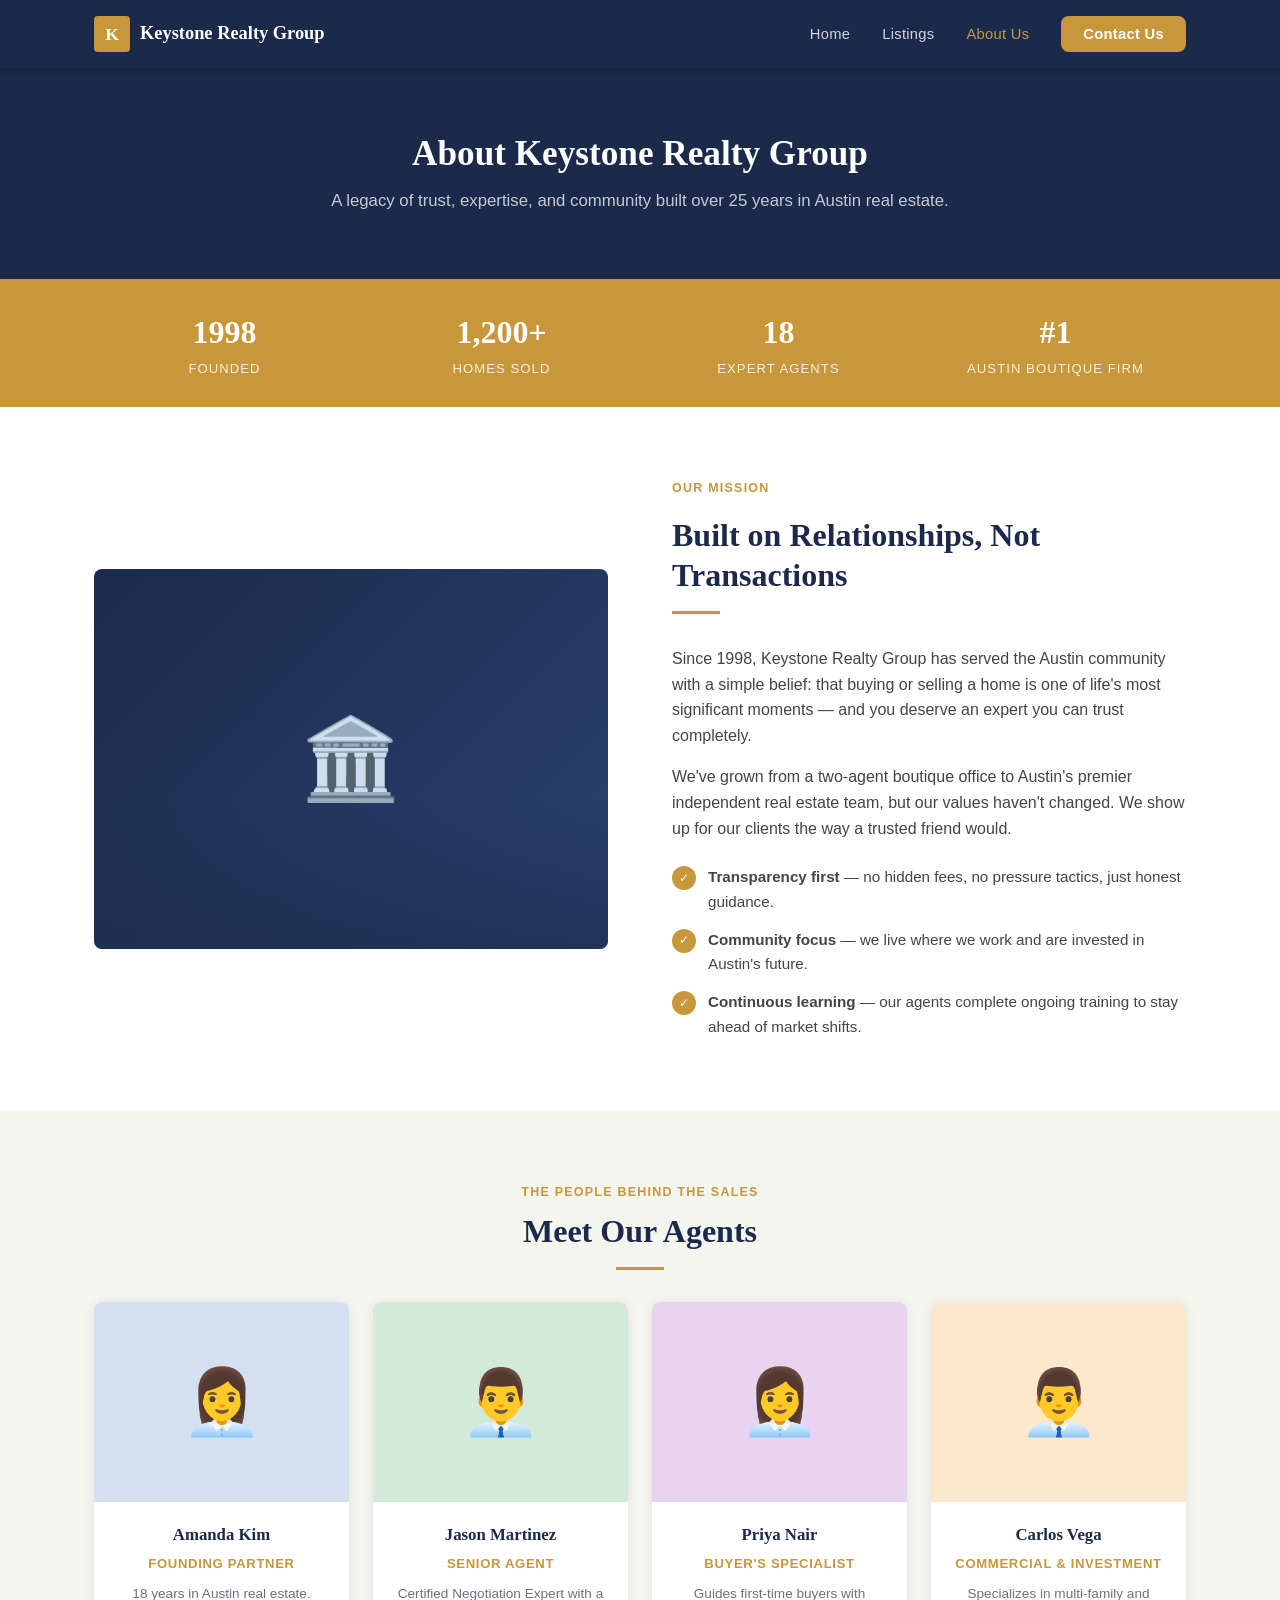
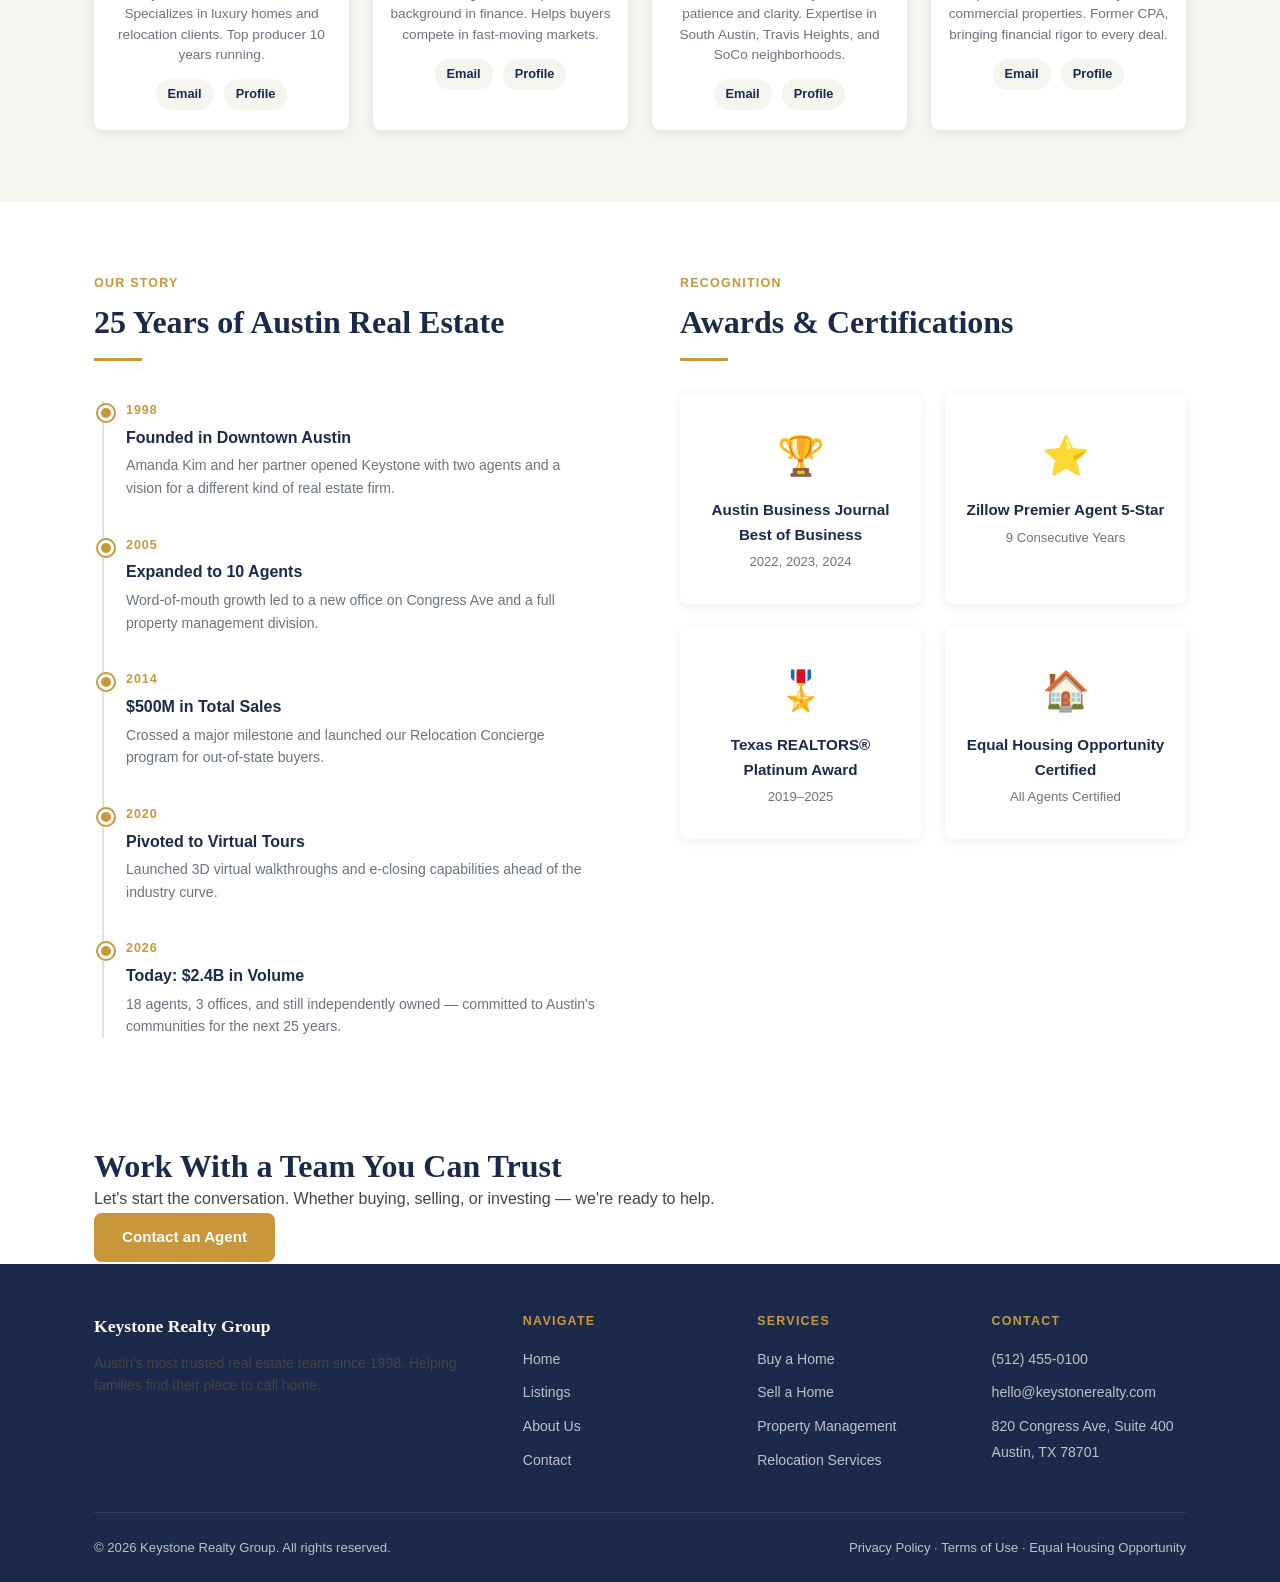
==== about.html @ 593275f3 "Add files via upload" ====
<!DOCTYPE html>
<html lang="en">
<head>
  <meta charset="UTF-8" />
  <meta name="viewport" content="width=device-width, initial-scale=1.0" />
  <title>About Us — Keystone Realty Group</title>
  <link rel="stylesheet" href="style.css" />
  <style>
    /* Mission section */
    .mission-grid {
      display: grid;
      grid-template-columns: 1fr 1fr;
      gap: 64px;
      align-items: center;
    }
    .mission-img {
      background: linear-gradient(135deg, #1B2A4A, #2c4272);
      border-radius: var(--radius);
      height: 380px;
      display: flex;
      align-items: center;
      justify-content: center;
      font-size: 5rem;
      position: relative;
      overflow: hidden;
    }
    .mission-img::after {
      content: '';
      position: absolute;
      bottom: 0; left: 0; right: 0;
      height: 40%;
      background: linear-gradient(transparent, rgba(27,42,74,0.6));
    }
    .mission-content p { margin-bottom: 16px; }

    .value-list { list-style: none; margin-top: 24px; display: flex; flex-direction: column; gap: 14px; }
    .value-item { display: flex; gap: 12px; align-items: flex-start; }
    .value-check {
      width: 24px; height: 24px;
      background: var(--gold);
      border-radius: 50%;
      display: flex; align-items: center; justify-content: center;
      color: white; font-size: 0.75rem; flex-shrink: 0; margin-top: 1px;
    }
    .value-item p { margin: 0; font-size: 0.95rem; color: #444; }

    /* Team */
    .team-grid {
      display: grid;
      grid-template-columns: repeat(4, 1fr);
      gap: 24px;
    }
    .team-card {
      background: var(--white);
      border-radius: var(--radius);
      overflow: hidden;
      box-shadow: var(--shadow);
      text-align: center;
    }
    .team-photo {
      width: 100%;
      height: 200px;
      display: flex; align-items: center; justify-content: center;
      font-size: 4rem;
    }
    .team-body { padding: 20px 16px; }
    .team-name { font-weight: 700; color: var(--navy); font-family: var(--font); font-size: 1.05rem; }
    .team-title { font-size: 0.82rem; color: var(--gold); font-weight: 600; margin: 4px 0 10px; text-transform: uppercase; letter-spacing: 0.05em; }
    .team-bio { font-size: 0.85rem; color: var(--gray); line-height: 1.5; }
    .team-contact {
      display: flex; gap: 10px; justify-content: center; margin-top: 14px;
    }
    .team-contact a {
      font-size: 0.8rem; color: var(--navy); background: var(--light);
      padding: 5px 12px; border-radius: 20px; font-weight: 600;
    }
    .team-contact a:hover { background: var(--navy); color: white; text-decoration: none; }

    /* Awards */
    .awards-grid {
      display: grid;
      grid-template-columns: repeat(4, 1fr);
      gap: 24px;
    }
    .award-card {
      text-align: center;
      padding: 32px 20px;
      background: var(--white);
      border-radius: var(--radius);
      box-shadow: var(--shadow);
    }
    .award-icon { font-size: 2.4rem; margin-bottom: 12px; }
    .award-name { font-weight: 700; color: var(--navy); font-size: 0.95rem; margin-bottom: 4px; }
    .award-year { font-size: 0.82rem; color: var(--gray); }

    /* Timeline */
    .timeline { position: relative; padding-left: 32px; margin-top: 40px; }
    .timeline::before {
      content: '';
      position: absolute;
      left: 8px; top: 0; bottom: 0;
      width: 2px; background: var(--border);
    }
    .timeline-item { position: relative; margin-bottom: 36px; }
    .timeline-dot {
      position: absolute;
      left: -28px; top: 4px;
      width: 16px; height: 16px;
      background: var(--gold);
      border-radius: 50%;
      border: 3px solid var(--white);
      box-shadow: 0 0 0 2px var(--gold);
    }
    .timeline-year { font-size: 0.78rem; color: var(--gold); font-weight: 700; text-transform: uppercase; letter-spacing: 0.08em; margin-bottom: 4px; }
    .timeline-title { font-weight: 700; color: var(--navy); margin-bottom: 4px; font-size: 1rem; }
    .timeline-desc { font-size: 0.88rem; color: var(--gray); }
  </style>
</head>
<body>

<!-- Navigation -->
<nav>
  <div class="container nav-inner">
    <a href="index.html" class="nav-logo">
      <div class="logo-icon">K</div>
      Keystone Realty Group
    </a>
    <ul class="nav-links">
      <li><a href="index.html">Home</a></li>
      <li><a href="listings.html">Listings</a></li>
      <li><a href="about.html" class="active">About Us</a></li>
      <li><a href="contact.html" class="nav-cta">Contact Us</a></li>
    </ul>
  </div>
</nav>

<!-- Page Hero -->
<div class="page-hero">
  <div class="container">
    <h1>About Keystone Realty Group</h1>
    <p>A legacy of trust, expertise, and community built over 25 years in Austin real estate.</p>
  </div>
</div>

<!-- Stats -->
<div class="stats-bar">
  <div class="container">
    <div class="stats-grid">
      <div>
        <div class="stat-number">1998</div>
        <div class="stat-label">Founded</div>
      </div>
      <div>
        <div class="stat-number">1,200+</div>
        <div class="stat-label">Homes Sold</div>
      </div>
      <div>
        <div class="stat-number">18</div>
        <div class="stat-label">Expert Agents</div>
      </div>
      <div>
        <div class="stat-number">#1</div>
        <div class="stat-label">Austin Boutique Firm</div>
      </div>
    </div>
  </div>
</div>

<!-- Mission -->
<section>
  <div class="container">
    <div class="mission-grid">
      <div class="mission-img">🏛️</div>
      <div class="mission-content">
        <p class="section-label">Our Mission</p>
        <h2 class="section-title">Built on Relationships, Not Transactions</h2>
        <div class="divider divider-left"></div>
        <p>Since 1998, Keystone Realty Group has served the Austin community with a simple belief: that buying or selling a home is one of life's most significant moments — and you deserve an expert you can trust completely.</p>
        <p>We've grown from a two-agent boutique office to Austin's premier independent real estate team, but our values haven't changed. We show up for our clients the way a trusted friend would.</p>
        <ul class="value-list">
          <li class="value-item">
            <span class="value-check">✓</span>
            <p><strong>Transparency first</strong> — no hidden fees, no pressure tactics, just honest guidance.</p>
          </li>
          <li class="value-item">
            <span class="value-check">✓</span>
            <p><strong>Community focus</strong> — we live where we work and are invested in Austin's future.</p>
          </li>
          <li class="value-item">
            <span class="value-check">✓</span>
            <p><strong>Continuous learning</strong> — our agents complete ongoing training to stay ahead of market shifts.</p>
          </li>
        </ul>
      </div>
    </div>
  </div>
</section>

<!-- Team -->
<section class="bg-light">
  <div class="container">
    <p class="section-label text-center">The People Behind the Sales</p>
    <h2 class="section-title text-center">Meet Our Agents</h2>
    <div class="divider"></div>
    <div class="team-grid">

      <div class="team-card">
        <div class="team-photo" style="background:#d4e0f0;">👩‍💼</div>
        <div class="team-body">
          <div class="team-name">Amanda Kim</div>
          <div class="team-title">Founding Partner</div>
          <div class="team-bio">18 years in Austin real estate. Specializes in luxury homes and relocation clients. Top producer 10 years running.</div>
          <div class="team-contact">
            <a href="contact.html">Email</a>
            <a href="#">Profile</a>
          </div>
        </div>
      </div>

      <div class="team-card">
        <div class="team-photo" style="background:#d4ead8;">👨‍💼</div>
        <div class="team-body">
          <div class="team-name">Jason Martinez</div>
          <div class="team-title">Senior Agent</div>
          <div class="team-bio">Certified Negotiation Expert with a background in finance. Helps buyers compete in fast-moving markets.</div>
          <div class="team-contact">
            <a href="contact.html">Email</a>
            <a href="#">Profile</a>
          </div>
        </div>
      </div>

      <div class="team-card">
        <div class="team-photo" style="background:#e8d4f0;">👩‍💼</div>
        <div class="team-body">
          <div class="team-name">Priya Nair</div>
          <div class="team-title">Buyer's Specialist</div>
          <div class="team-bio">Guides first-time buyers with patience and clarity. Expertise in South Austin, Travis Heights, and SoCo neighborhoods.</div>
          <div class="team-contact">
            <a href="contact.html">Email</a>
            <a href="#">Profile</a>
          </div>
        </div>
      </div>

      <div class="team-card">
        <div class="team-photo" style="background:#fde8cc;">👨‍💼</div>
        <div class="team-body">
          <div class="team-name">Carlos Vega</div>
          <div class="team-title">Commercial & Investment</div>
          <div class="team-bio">Specializes in multi-family and commercial properties. Former CPA, bringing financial rigor to every deal.</div>
          <div class="team-contact">
            <a href="contact.html">Email</a>
            <a href="#">Profile</a>
          </div>
        </div>
      </div>

    </div>
  </div>
</section>

<!-- Our Story / Timeline -->
<section>
  <div class="container">
    <div style="display: grid; grid-template-columns: 1fr 1fr; gap: 80px;">
      <div>
        <p class="section-label">Our Story</p>
        <h2 class="section-title">25 Years of Austin Real Estate</h2>
        <div class="divider divider-left"></div>
        <div class="timeline">
          <div class="timeline-item">
            <div class="timeline-dot"></div>
            <div class="timeline-year">1998</div>
            <div class="timeline-title">Founded in Downtown Austin</div>
            <div class="timeline-desc">Amanda Kim and her partner opened Keystone with two agents and a vision for a different kind of real estate firm.</div>
          </div>
          <div class="timeline-item">
            <div class="timeline-dot"></div>
            <div class="timeline-year">2005</div>
            <div class="timeline-title">Expanded to 10 Agents</div>
            <div class="timeline-desc">Word-of-mouth growth led to a new office on Congress Ave and a full property management division.</div>
          </div>
          <div class="timeline-item">
            <div class="timeline-dot"></div>
            <div class="timeline-year">2014</div>
            <div class="timeline-title">$500M in Total Sales</div>
            <div class="timeline-desc">Crossed a major milestone and launched our Relocation Concierge program for out-of-state buyers.</div>
          </div>
          <div class="timeline-item">
            <div class="timeline-dot"></div>
            <div class="timeline-year">2020</div>
            <div class="timeline-title">Pivoted to Virtual Tours</div>
            <div class="timeline-desc">Launched 3D virtual walkthroughs and e-closing capabilities ahead of the industry curve.</div>
          </div>
          <div class="timeline-item">
            <div class="timeline-dot"></div>
            <div class="timeline-year">2026</div>
            <div class="timeline-title">Today: $2.4B in Volume</div>
            <div class="timeline-desc">18 agents, 3 offices, and still independently owned — committed to Austin's communities for the next 25 years.</div>
          </div>
        </div>
      </div>
      <div>
        <p class="section-label">Recognition</p>
        <h2 class="section-title">Awards & Certifications</h2>
        <div class="divider divider-left"></div>
        <div class="awards-grid" style="grid-template-columns: 1fr 1fr; margin-top: 8px;">
          <div class="award-card">
            <div class="award-icon">🏆</div>
            <div class="award-name">Austin Business Journal Best of Business</div>
            <div class="award-year">2022, 2023, 2024</div>
          </div>
          <div class="award-card">
            <div class="award-icon">⭐</div>
            <div class="award-name">Zillow Premier Agent 5-Star</div>
            <div class="award-year">9 Consecutive Years</div>
          </div>
          <div class="award-card">
            <div class="award-icon">🎖️</div>
            <div class="award-name">Texas REALTORS® Platinum Award</div>
            <div class="award-year">2019–2025</div>
          </div>
          <div class="award-card">
            <div class="award-icon">🏠</div>
            <div class="award-name">Equal Housing Opportunity Certified</div>
            <div class="award-year">All Agents Certified</div>
          </div>
        </div>
      </div>
    </div>
  </div>
</section>

<!-- CTA -->
<div class="cta-band">
  <div class="container">
    <h2>Work With a Team You Can Trust</h2>
    <p>Let's start the conversation. Whether buying, selling, or investing — we're ready to help.</p>
    <div class="cta-buttons">
      <a href="contact.html" class="btn btn-primary">Contact an Agent</a>
      <a href="listings.html" class="btn btn-outline-white">View Listings</a>
    </div>
  </div>
</div>

<!-- Footer -->
<footer>
  <div class="container">
    <div class="footer-grid">
      <div>
        <div class="footer-brand">Keystone Realty Group</div>
        <p class="footer-tagline">Austin's most trusted real estate team since 1998. Helping families find their place to call home.</p>
      </div>
      <div>
        <div class="footer-heading">Navigate</div>
        <ul class="footer-links">
          <li><a href="index.html">Home</a></li>
          <li><a href="listings.html">Listings</a></li>
          <li><a href="about.html">About Us</a></li>
          <li><a href="contact.html">Contact</a></li>
        </ul>
      </div>
      <div>
        <div class="footer-heading">Services</div>
        <ul class="footer-links">
          <li><a href="#">Buy a Home</a></li>
          <li><a href="#">Sell a Home</a></li>
          <li><a href="#">Property Management</a></li>
          <li><a href="#">Relocation Services</a></li>
        </ul>
      </div>
      <div>
        <div class="footer-heading">Contact</div>
        <ul class="footer-links">
          <li><a href="tel:+15124550100">(512) 455-0100</a></li>
          <li><a href="mailto:hello@keystonerealty.com">hello@keystonerealty.com</a></li>
          <li><a href="#">820 Congress Ave, Suite 400<br>Austin, TX 78701</a></li>
        </ul>
      </div>
    </div>
    <div class="footer-bottom">
      <span>© 2026 Keystone Realty Group. All rights reserved.</span>
      <span>Privacy Policy · Terms of Use · Equal Housing Opportunity</span>
    </div>
  </div>
</footer>

</body>
</html>
---- style.css ----
/* ============================================================
   Keystone Realty Group — Shared Stylesheet
   Zoho Sites Template Demo
   ============================================================ */

/* --- Reset & Base --- */
*, *::before, *::after { box-sizing: border-box; margin: 0; padding: 0; }

:root {
  --navy:   #1B2A4A;
  --gold:   #C8973A;
  --light:  #F5F5F0;
  --white:  #FFFFFF;
  --gray:   #6B7280;
  --border: #E2E2DC;
  --radius: 8px;
  --shadow: 0 2px 12px rgba(0,0,0,0.08);
  --font:   'Georgia', serif;
  --sans:   'Helvetica Neue', Arial, sans-serif;
}

html { scroll-behavior: smooth; }

body {
  font-family: var(--sans);
  color: #222;
  background: var(--white);
  line-height: 1.6;
}

a { color: var(--gold); text-decoration: none; }
a:hover { text-decoration: underline; }

img { max-width: 100%; display: block; }

/* --- Typography --- */
h1, h2, h3, h4 {
  font-family: var(--font);
  color: var(--navy);
  line-height: 1.25;
}
h1 { font-size: 2.6rem; }
h2 { font-size: 2rem; }
h3 { font-size: 1.4rem; }
h4 { font-size: 1.1rem; }

p { color: #444; }

/* --- Layout --- */
.container {
  max-width: 1140px;
  margin: 0 auto;
  padding: 0 24px;
}

section { padding: 72px 0; }

.section-label {
  text-transform: uppercase;
  letter-spacing: 0.1em;
  font-size: 0.78rem;
  color: var(--gold);
  font-weight: 600;
  margin-bottom: 8px;
}

.section-title { margin-bottom: 16px; }

.section-subtitle {
  color: var(--gray);
  font-size: 1.05rem;
  max-width: 560px;
  margin-bottom: 48px;
}

/* --- Navigation --- */
nav {
  background: var(--navy);
  position: sticky;
  top: 0;
  z-index: 100;
  box-shadow: 0 2px 8px rgba(0,0,0,0.2);
}

.nav-inner {
  display: flex;
  align-items: center;
  justify-content: space-between;
  height: 68px;
}

.nav-logo {
  display: flex;
  align-items: center;
  gap: 10px;
  color: var(--white);
  font-family: var(--font);
  font-size: 1.15rem;
  font-weight: bold;
  text-decoration: none;
}

.nav-logo .logo-icon {
  width: 36px;
  height: 36px;
  background: var(--gold);
  border-radius: 4px;
  display: flex;
  align-items: center;
  justify-content: center;
  font-size: 1.1rem;
  color: var(--white);
}

.nav-links {
  display: flex;
  gap: 32px;
  list-style: none;
}

.nav-links a {
  color: rgba(255,255,255,0.8);
  font-size: 0.92rem;
  font-weight: 500;
  letter-spacing: 0.02em;
  transition: color 0.2s;
}

.nav-links a:hover,
.nav-links a.active { color: var(--gold); text-decoration: none; }

.nav-cta {
  background: var(--gold);
  color: var(--white) !important;
  padding: 10px 22px;
  border-radius: var(--radius);
  font-weight: 600 !important;
  transition: background 0.2s !important;
}
.nav-cta:hover { background: #b07d2a !important; }

/* --- Buttons --- */
.btn {
  display: inline-block;
  padding: 12px 28px;
  border-radius: var(--radius);
  font-weight: 600;
  font-size: 0.95rem;
  cursor: pointer;
  border: none;
  transition: all 0.2s;
}

.btn-primary {
  background: var(--gold);
  color: var(--white);
}
.btn-primary:hover { background: #b07d2a; text-decoration: none; color: var(--white); }

.btn-outline {
  background: transparent;
  color: var(--navy);
  border: 2px solid var(--navy);
}
.btn-outline:hover { background: var(--navy); color: var(--white); text-decoration: none; }

.btn-outline-white {
  background: transparent;
  color: var(--white);
  border: 2px solid var(--white);
}
.btn-outline-white:hover { background: var(--white); color: var(--navy); text-decoration: none; }

/* --- Property Cards --- */
.card-grid {
  display: grid;
  grid-template-columns: repeat(auto-fill, minmax(320px, 1fr));
  gap: 28px;
}

.property-card {
  background: var(--white);
  border-radius: var(--radius);
  box-shadow: var(--shadow);
  overflow: hidden;
  transition: transform 0.2s, box-shadow 0.2s;
}
.property-card:hover {
  transform: translateY(-4px);
  box-shadow: 0 8px 24px rgba(0,0,0,0.12);
}

.card-img {
  width: 100%;
  height: 200px;
  object-fit: cover;
  background: #dde3ed;
  display: flex;
  align-items: center;
  justify-content: center;
  font-size: 2.5rem;
  color: #aab;
}

.card-badge {
  position: absolute;
  top: 14px;
  left: 14px;
  background: var(--gold);
  color: var(--white);
  font-size: 0.72rem;
  font-weight: 700;
  padding: 4px 10px;
  border-radius: 20px;
  text-transform: uppercase;
  letter-spacing: 0.06em;
}

.card-img-wrap { position: relative; }

.card-body { padding: 20px; }

.card-price {
  font-size: 1.4rem;
  font-weight: 700;
  color: var(--navy);
  font-family: var(--font);
  margin-bottom: 4px;
}

.card-address {
  color: var(--gray);
  font-size: 0.88rem;
  margin-bottom: 14px;
}

.card-specs {
  display: flex;
  gap: 16px;
  font-size: 0.85rem;
  color: #555;
  padding-top: 14px;
  border-top: 1px solid var(--border);
}

.card-spec { display: flex; align-items: center; gap: 5px; }

/* --- Footer --- */
footer {
  background: var(--navy);
  color: rgba(255,255,255,0.7);
  padding: 48px 0 24px;
}

.footer-grid {
  display: grid;
  grid-template-columns: 2fr 1fr 1fr 1fr;
  gap: 40px;
  margin-bottom: 40px;
}

.footer-brand { color: var(--white); font-family: var(--font); font-size: 1.1rem; font-weight: bold; margin-bottom: 12px; }
.footer-tagline { font-size: 0.88rem; line-height: 1.6; }

.footer-heading {
  color: var(--gold);
  font-size: 0.78rem;
  font-weight: 700;
  text-transform: uppercase;
  letter-spacing: 0.1em;
  margin-bottom: 14px;
}

.footer-links { list-style: none; display: flex; flex-direction: column; gap: 8px; }
.footer-links a { color: rgba(255,255,255,0.7); font-size: 0.88rem; }
.footer-links a:hover { color: var(--white); }

.footer-bottom {
  border-top: 1px solid rgba(255,255,255,0.1);
  padding-top: 24px;
  display: flex;
  justify-content: space-between;
  font-size: 0.82rem;
}

/* --- Utility --- */
.text-center { text-align: center; }
.text-gold { color: var(--gold); }
.bg-light { background: var(--light); }
.bg-navy { background: var(--navy); }
.mt-4 { margin-top: 16px; }
.mt-8 { margin-top: 32px; }
.mb-0 { margin-bottom: 0; }
.gap-12 { gap: 48px; }

.divider {
  width: 48px;
  height: 3px;
  background: var(--gold);
  margin: 16px auto 32px;
}

.divider-left { margin-left: 0; }

/* --- Form --- */
.form-group { margin-bottom: 20px; }
.form-group label { display: block; font-size: 0.88rem; font-weight: 600; color: var(--navy); margin-bottom: 6px; }
.form-group input,
.form-group select,
.form-group textarea {
  width: 100%;
  padding: 11px 14px;
  border: 1px solid var(--border);
  border-radius: var(--radius);
  font-size: 0.95rem;
  font-family: var(--sans);
  color: #222;
  background: var(--white);
  transition: border-color 0.2s;
}
.form-group input:focus,
.form-group select:focus,
.form-group textarea:focus {
  outline: none;
  border-color: var(--gold);
  box-shadow: 0 0 0 3px rgba(200,151,58,0.12);
}
.form-group textarea { resize: vertical; min-height: 120px; }

.form-row { display: grid; grid-template-columns: 1fr 1fr; gap: 16px; }

/* --- Page Hero --- */
.page-hero {
  background: var(--navy);
  color: var(--white);
  padding: 64px 0;
  text-align: center;
}
.page-hero h1 { color: var(--white); font-size: 2.2rem; }
.page-hero p { color: rgba(255,255,255,0.75); margin-top: 12px; font-size: 1.05rem; }

/* --- Stats Bar --- */
.stats-bar {
  background: var(--gold);
  padding: 28px 0;
}
.stats-grid {
  display: grid;
  grid-template-columns: repeat(4, 1fr);
  text-align: center;
  gap: 16px;
}
.stat-number { font-size: 2rem; font-weight: 700; color: var(--white); font-family: var(--font); }
.stat-label { font-size: 0.82rem; color: rgba(255,255,255,0.85); text-transform: uppercase; letter-spacing: 0.08em; }
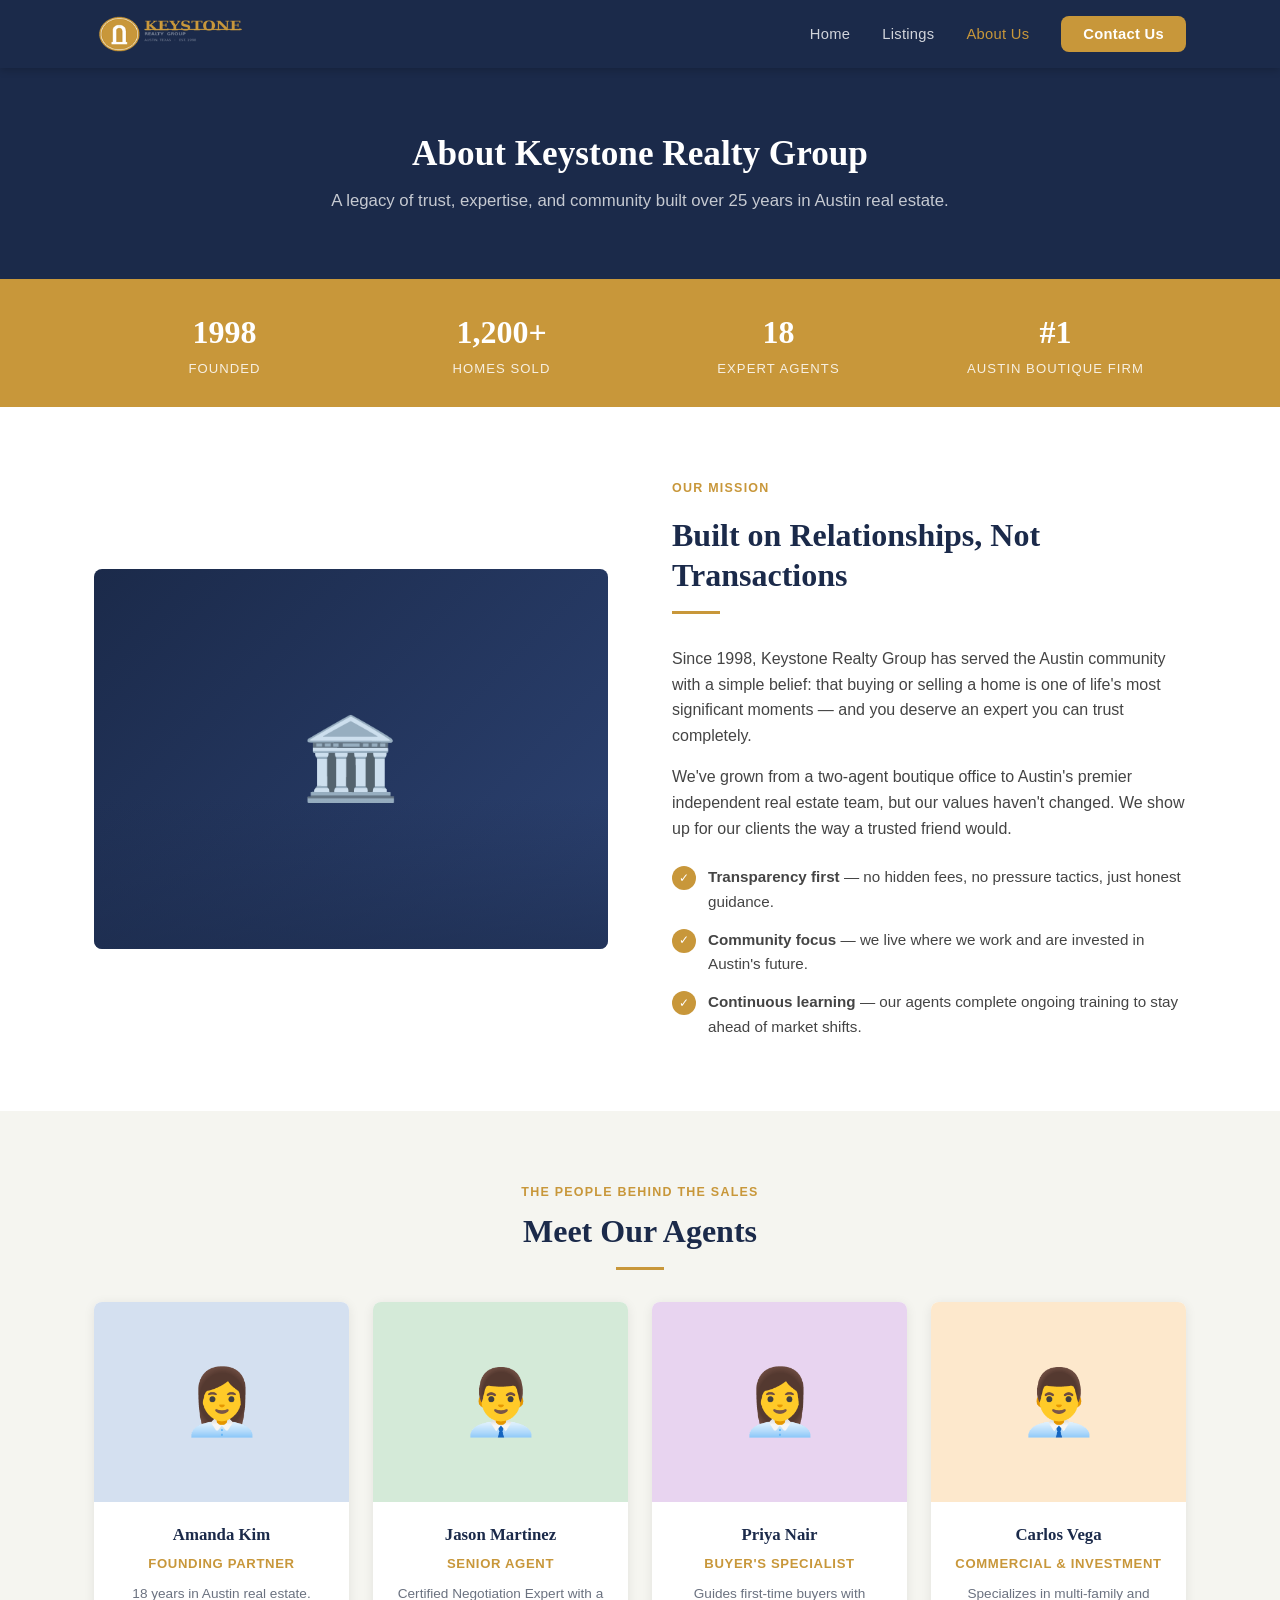
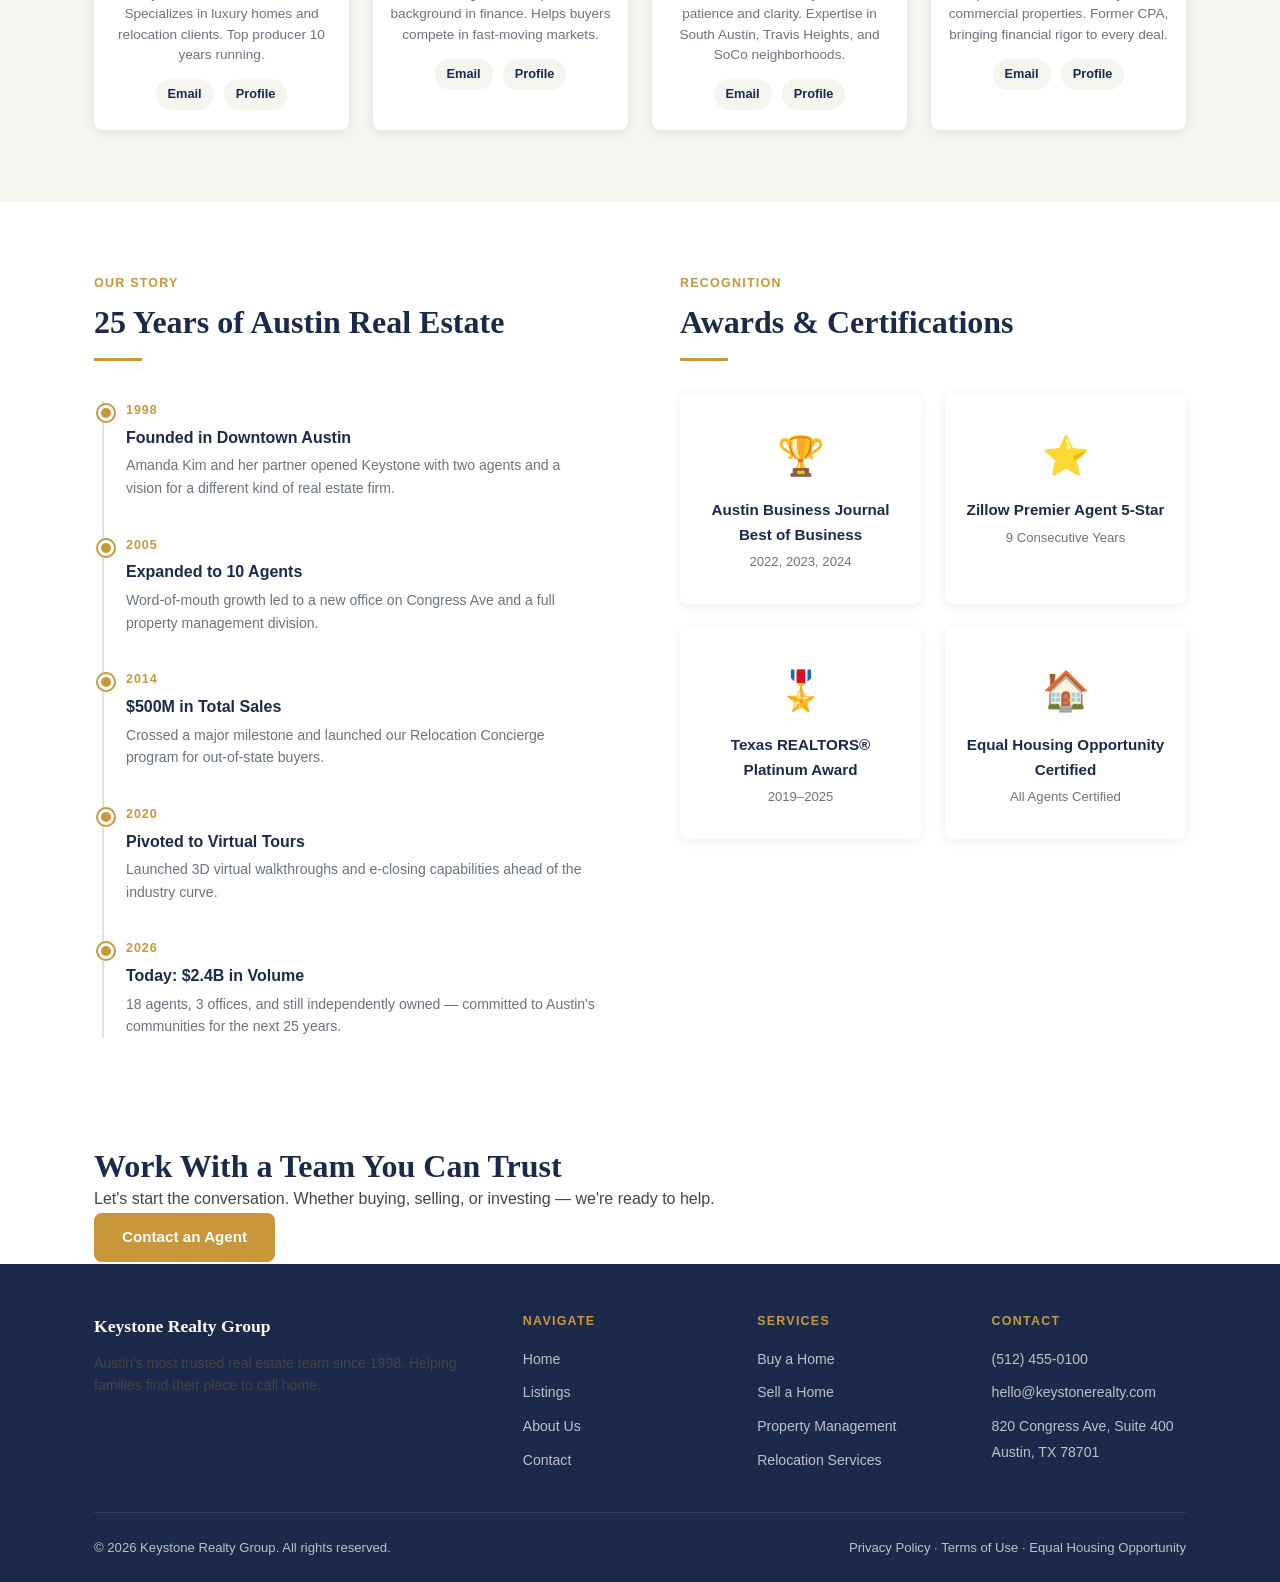
==== commit dffd0caf: "Add files via upload" ====
--- a/about.html
+++ b/about.html
@@ -122,8 +122,7 @@
 <nav>
   <div class="container nav-inner">
     <a href="index.html" class="nav-logo">
-      <div class="logo-icon">K</div>
-      Keystone Realty Group
+      <img src="krg-logo-nav.png" alt="Keystone Realty Group" height="40" style="display:block;" />
     </a>
     <ul class="nav-links">
       <li><a href="index.html">Home</a></li>
--- a/style.css
+++ b/style.css
@@ -92,24 +92,13 @@
 .nav-logo {
   display: flex;
   align-items: center;
-  gap: 10px;
-  color: var(--white);
-  font-family: var(--font);
-  font-size: 1.15rem;
-  font-weight: bold;
   text-decoration: none;
 }
 
-.nav-logo .logo-icon {
-  width: 36px;
-  height: 36px;
-  background: var(--gold);
-  border-radius: 4px;
-  display: flex;
-  align-items: center;
-  justify-content: center;
-  font-size: 1.1rem;
-  color: var(--white);
+.nav-logo img {
+  height: 40px;
+  width: auto;
+  display: block;
 }
 
 .nav-links {
@@ -216,7 +205,9 @@
   letter-spacing: 0.06em;
 }
 
-.card-img-wrap { position: relative; }
+.card-img-wrap { position: relative; height: 200px; overflow: hidden; }
+.card-img-wrap img { width: 100%; height: 100%; object-fit: cover; display: block; transition: transform 0.4s ease; }
+.property-card:hover .card-img-wrap img { transform: scale(1.04); }
 
 .card-body { padding: 20px; }
 
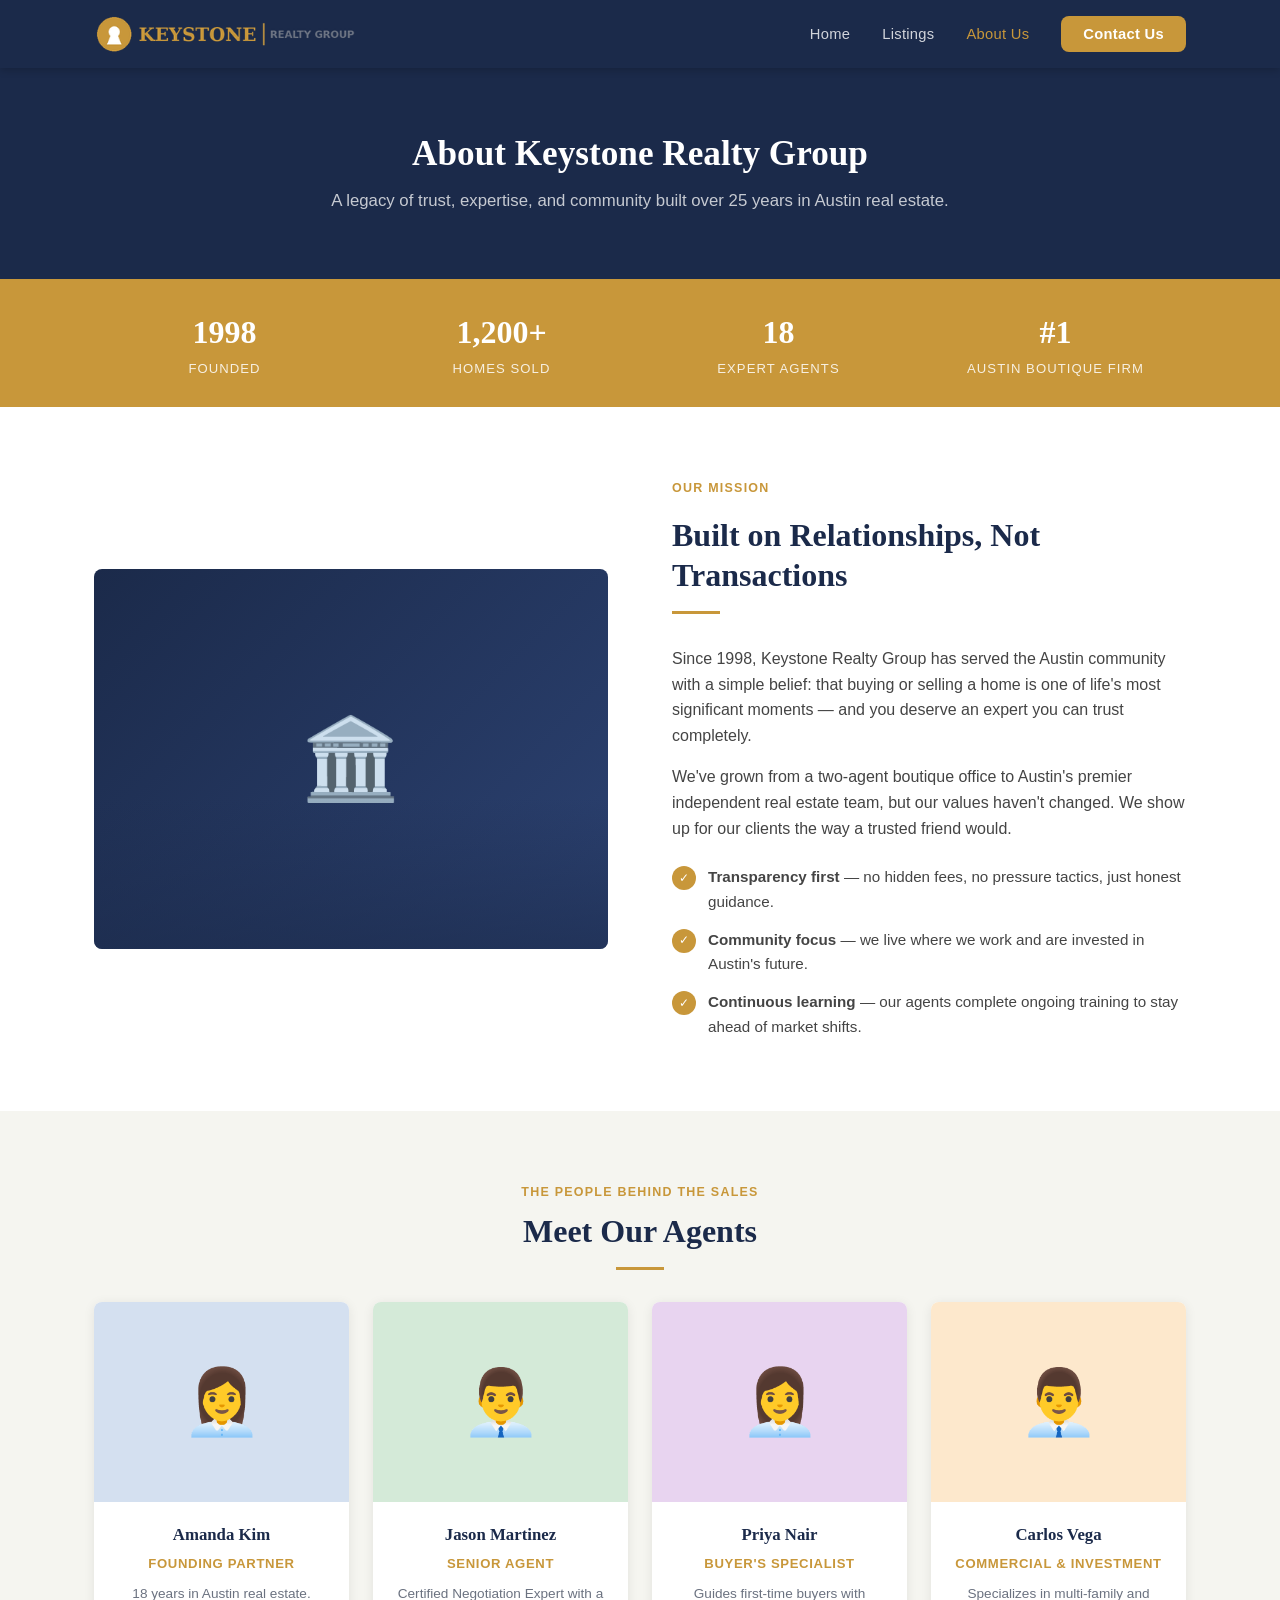
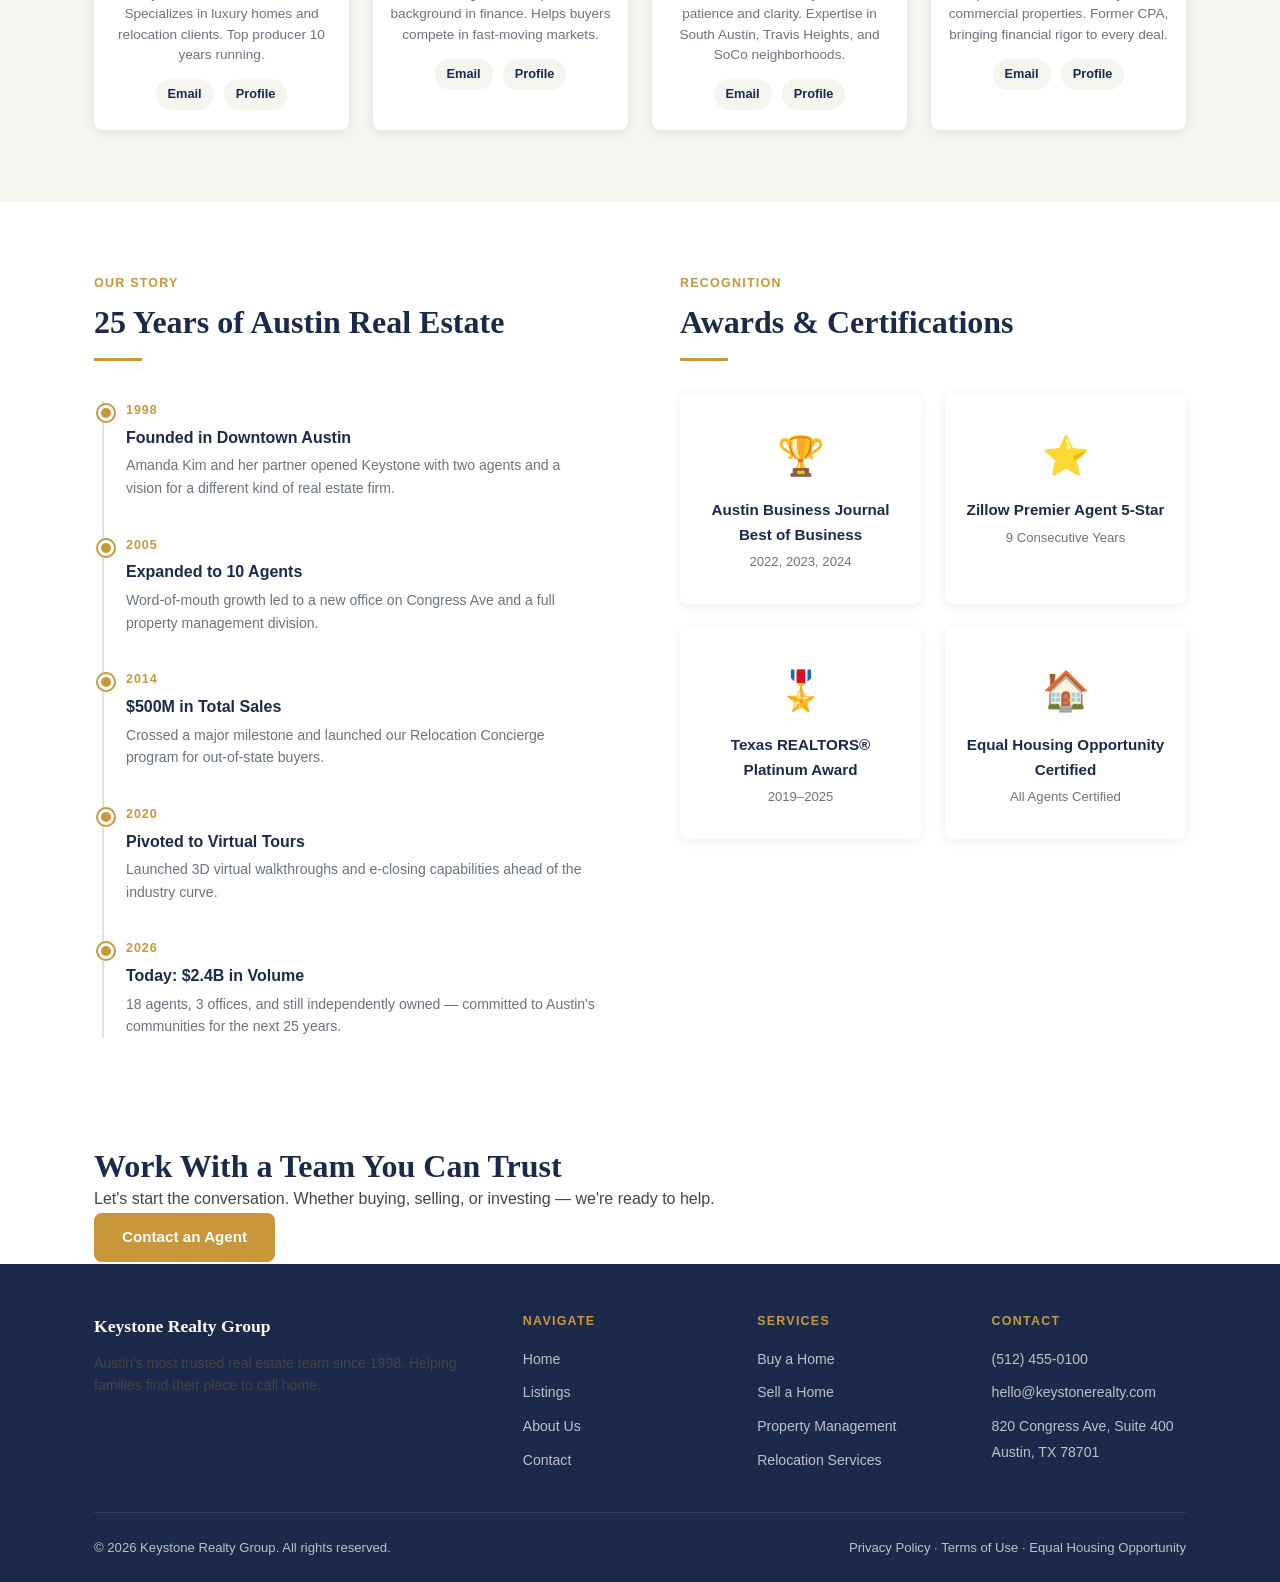
==== commit 8767cd2a: "Update about.html" ====
--- a/about.html
+++ b/about.html
@@ -122,7 +122,7 @@
 <nav>
   <div class="container nav-inner">
     <a href="index.html" class="nav-logo">
-      <img src="krg-logo-nav.png" alt="Keystone Realty Group" height="40" style="display:block;" />
+      <img src="krg-logo-nav.png" alt="Keystone Realty Group" height="48" style="display:block;" />
     </a>
     <ul class="nav-links">
       <li><a href="index.html">Home</a></li>
